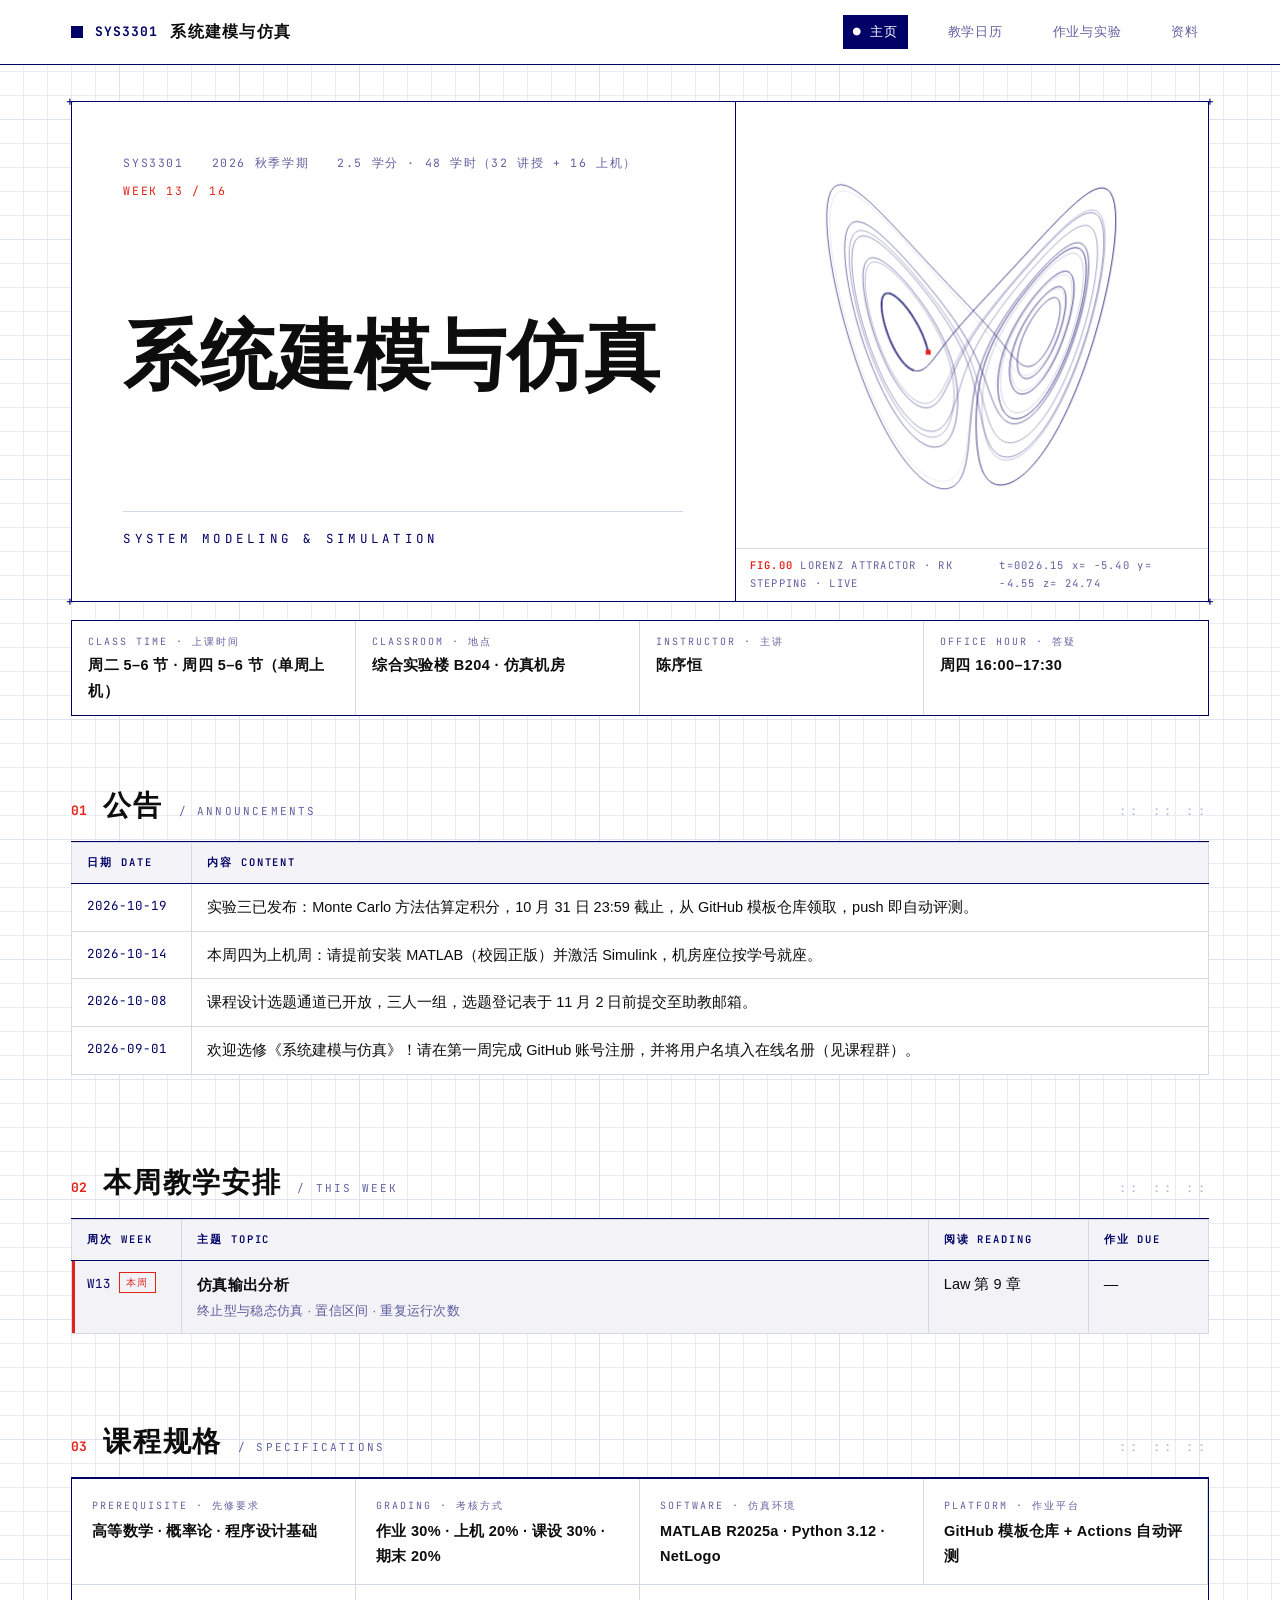
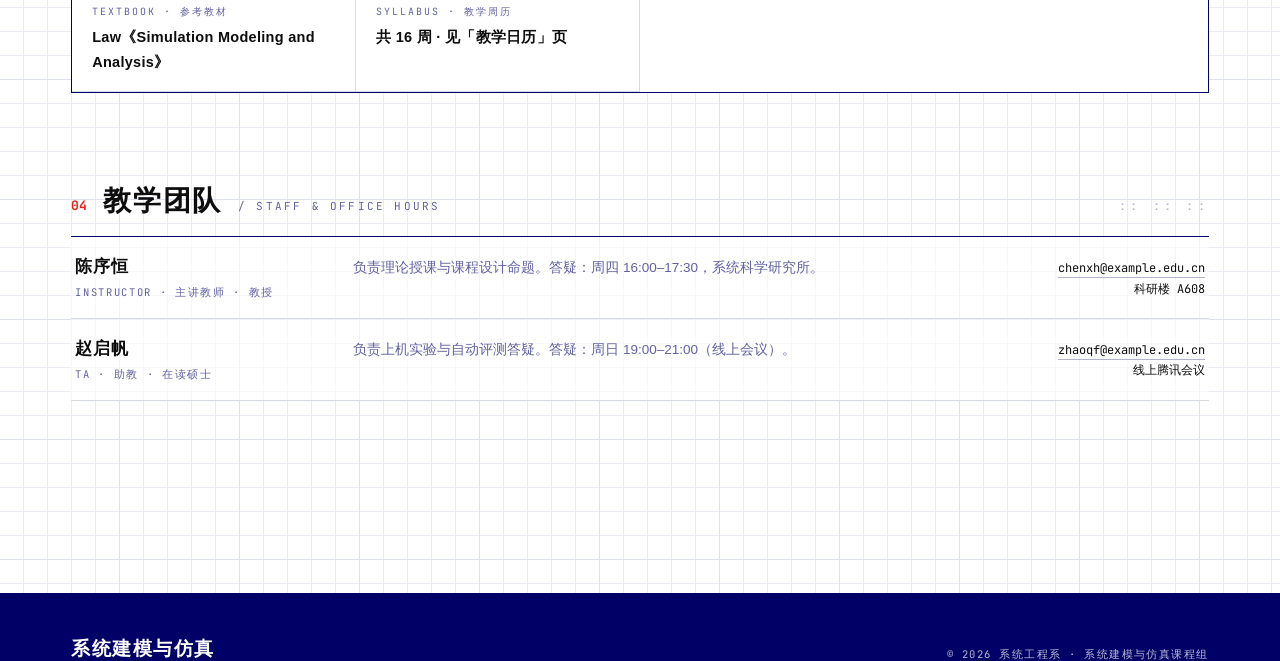
==== index.html @ a7ab5115 "Add files via upload" ====
<!DOCTYPE html>
<html lang="zh-CN">
<head>
<meta charset="UTF-8">
<meta name="viewport" content="width=device-width, initial-scale=1.0">
<title>系统建模与仿真 · SYS3301</title>
<meta name="description" content="系统建模与仿真课程主页：公告、教学日历、作业与实验、资料一站式发布。">
<link rel="preconnect" href="https://fonts.googleapis.com">
<link href="https://fonts.googleapis.com/css2?family=JetBrains+Mono:wght@400;600;700&display=swap" rel="stylesheet">
<link rel="stylesheet" href="css/style.css">
</head>
<body data-page="home">

<header id="site-header" class="site-header"></header>

<div class="hero" id="hero"></div>
<div class="spec-strip" id="spec-strip"></div>

<main class="page">
  <section id="announcements"></section>
  <section id="this-week"></section>
  <section id="course-info"></section>
  <section id="staff"></section>
</main>

<footer id="site-footer" class="site-footer"></footer>

<script src="js/data.js"></script>
<script src="js/site.js"></script>
</body>
</html>
---- css/style.css ----
/* ============================================================
   系统建模与仿真 · 课程网站框架
   设计语言：坐标纸网格 / 蓝图藏青 / 等宽技术标注 / 图签式编号
   主题色集中在下方 CSS 变量，换肤只改这里
   ============================================================ */

:root {
  --paper:   #ffffff;
  --grid:    #e9ecf3;            /* 坐标纸细格线 */
  --grid-2:  #dde2ee;            /* 坐标纸主格线 */
  --ink:     #0d0d0d;
  --navy:    #000066;            /* 主色·蓝图藏青 */
  --navy-62: rgba(0, 0, 102, .62);
  --navy-30: rgba(0, 0, 102, .30);
  --red:     #e2231a;            /* 几何强调·紧迫信息 */
  --line:    #d4d9e4;
  --mono:    "JetBrains Mono", "SF Mono", ui-monospace, Menlo, Consolas, monospace;
  --sans:    "Inter", "Helvetica Neue", -apple-system, "PingFang SC", "Microsoft YaHei", sans-serif;
  --ease:    cubic-bezier(.22, 1, .36, 1);
  --gutter:  clamp(20px, 4vw, 64px);
  --maxw:    1240px;
}

* { margin: 0; padding: 0; box-sizing: border-box; }

html { scroll-behavior: smooth; }

body {
  background: var(--paper);
  /* 坐标纸：24px 细格 + 120px 主格 */
  background-image:
    linear-gradient(var(--grid-2) 1px, transparent 1px),
    linear-gradient(90deg, var(--grid-2) 1px, transparent 1px),
    linear-gradient(var(--grid) 1px, transparent 1px),
    linear-gradient(90deg, var(--grid) 1px, transparent 1px);
  background-size: 120px 120px, 120px 120px, 24px 24px, 24px 24px;
  background-position: -1px -1px;
  color: var(--ink);
  font-family: var(--sans);
  font-size: 15.5px;
  line-height: 1.7;
  -webkit-font-smoothing: antialiased;
}

::selection { background: var(--navy); color: #fff; }

a { color: inherit; text-decoration: none; }

.mono { font-family: var(--mono); }

/* 链接：1px 底线 + 悬停藏青 */
.u-link {
  border-bottom: 1px solid var(--navy-30);
  transition: border-color .25s var(--ease), color .25s var(--ease);
  padding-bottom: 1px;
}
.u-link:hover { color: var(--navy); border-color: var(--navy); }

/* 图框 + 四角十字定位标记 */
.frame { border: 1px solid var(--navy); background: var(--paper); position: relative; }
.frame .reg { position: absolute; inset: 0; pointer-events: none; }
.frame::before, .frame::after,
.frame .reg::before, .frame .reg::after {
  content: "+";
  position: absolute;
  font-family: var(--mono);
  font-size: 13px;
  color: var(--navy);
  line-height: 1;
}
.frame::before { top: -7px; left: -6px; }
.frame::after  { top: -7px; right: -6px; }
.frame .reg::before { bottom: -7px; left: -6px; }
.frame .reg::after  { bottom: -7px; right: -6px; }

/* 节标题：编号 · 中文 · / 英文小字 · 右侧点阵 */
.sec-head {
  display: flex;
  align-items: baseline;
  gap: 16px;
  padding: 12px 0;
  border-bottom: 1px solid var(--navy);
  margin-bottom: 0;
}
.sec-head .num {
  font-family: var(--mono);
  font-weight: 700;
  font-size: 13px;
  color: var(--red);
}
.sec-head h2 {
  font-weight: 800;
  font-size: clamp(21px, 2.6vw, 28px);
  letter-spacing: .06em;
}
.sec-head .en {
  font-family: var(--mono);
  font-size: 11px;
  letter-spacing: .2em;
  text-transform: uppercase;
  color: var(--navy-62);
}
.sec-head .dots {
  margin-left: auto;
  font-family: var(--mono);
  font-size: 12px;
  letter-spacing: .35em;
  color: var(--navy-30);
  user-select: none;
}

/* ---------- 顶部导航 ---------- */

.site-header {
  position: sticky;
  top: 0;
  z-index: 50;
  background: rgba(255, 255, 255, .92);
  backdrop-filter: blur(6px);
  border-bottom: 1px solid var(--navy);
}
.site-header .bar {
  max-width: var(--maxw);
  margin: 0 auto;
  padding: 0 var(--gutter);
  height: 64px;
  display: flex;
  align-items: center;
  justify-content: space-between;
  gap: 24px;
}
.brand { display: flex; align-items: center; gap: 12px; min-width: 0; }
.brand .sq {
  width: 12px; height: 12px;
  background: var(--navy);
  flex: none;
}
.brand .code {
  font-family: var(--mono);
  font-weight: 700;
  font-size: 13px;
  letter-spacing: .08em;
  color: var(--navy);
  white-space: nowrap;
}
.brand .name {
  font-weight: 800;
  font-size: 15.5px;
  letter-spacing: .08em;
  white-space: nowrap;
  overflow: hidden;
  text-overflow: ellipsis;
}
.site-nav { display: flex; gap: clamp(10px, 2.4vw, 30px); }
.site-nav a {
  font-family: var(--mono);
  font-size: 12.5px;
  letter-spacing: .06em;
  padding: 6px 10px;
  color: var(--navy-62);
  transition: color .25s var(--ease), background .25s var(--ease);
  white-space: nowrap;
}
.site-nav a:hover { color: var(--navy); }
.site-nav a.active { background: var(--navy); color: #fff; }

/* ---------- 首屏 ---------- */

.hero {
  max-width: var(--maxw);
  margin: clamp(22px, 4vh, 48px) auto 0;
  padding: 0 var(--gutter);
}
.hero .frame {
  display: grid;
  grid-template-columns: minmax(0, 7fr) minmax(0, 5fr);
  min-height: 420px;
}
.hero .left { padding: clamp(26px, 4vw, 56px); display: flex; flex-direction: column; }
.hero .meta-top {
  display: flex;
  flex-wrap: wrap;
  gap: 8px 28px;
  font-family: var(--mono);
  font-size: 11.5px;
  letter-spacing: .14em;
  color: var(--navy-62);
  text-transform: uppercase;
}
.hero h1 {
  font-weight: 900;
  font-size: clamp(40px, 6.4vw, 76px);
  line-height: 1.12;
  letter-spacing: .01em;
  margin: auto 0;
  padding: 28px 0;
}
.hero h1 .dim { color: var(--navy-30); }
.hero .subtitle {
  font-family: var(--mono);
  font-size: clamp(10.5px, 1.1vw, 12.5px);
  letter-spacing: .26em;
  text-transform: uppercase;
  color: var(--navy);
  border-top: 1px solid var(--line);
  padding-top: 16px;
}
.hero .right {
  border-left: 1px solid var(--navy);
  position: relative;
  display: flex;
  flex-direction: column;
  min-height: 300px;
}
.hero .right canvas { flex: 1; width: 100%; display: block; }
.hero .fig-cap {
  font-family: var(--mono);
  font-size: 10.5px;
  letter-spacing: .12em;
  color: var(--navy-62);
  border-top: 1px solid var(--line);
  padding: 8px 14px;
  display: flex;
  justify-content: space-between;
  gap: 12px;
}
.hero .fig-cap b { color: var(--red); font-weight: 600; }

/* 首屏下方参数带 */
.spec-strip {
  max-width: var(--maxw);
  margin: 18px auto 0;
  padding: 0 var(--gutter);
}
.spec-strip .row {
  display: grid;
  grid-template-columns: repeat(auto-fit, minmax(200px, 1fr));
  border: 1px solid var(--navy);
  background: var(--paper);
}
.spec-strip .cell {
  padding: 12px 16px 10px;
  border-right: 1px solid var(--line);
}
.spec-strip .cell:last-child { border-right: 0; }
.spec-strip .k {
  display: block;
  font-family: var(--mono);
  font-size: 10px;
  letter-spacing: .2em;
  text-transform: uppercase;
  color: var(--navy-62);
  margin-bottom: 2px;
}
.spec-strip .v { font-weight: 700; font-size: 14.5px; letter-spacing: .03em; }
.spec-strip .v.red { color: var(--red); }

/* ---------- 主体 ---------- */

.page {
  max-width: var(--maxw);
  margin: 0 auto;
  padding: clamp(34px, 6vh, 76px) var(--gutter) 90px;
}
.page section { margin-bottom: clamp(44px, 8vh, 88px); scroll-margin-top: 88px; }

/* ---------- 规格表（公告 / 日历 / 作业共用） ---------- */

.sheet { width: 100%; border-collapse: collapse; border: 1px solid var(--navy); background: var(--paper); }
.sheet th, .sheet td {
  border: 1px solid var(--line);
  padding: 11px 15px;
  text-align: left;
  vertical-align: top;
  font-size: 14.5px;
}
.sheet thead th {
  font-family: var(--mono);
  font-size: 10.5px;
  letter-spacing: .18em;
  text-transform: uppercase;
  font-weight: 600;
  color: var(--navy);
  border-bottom: 1px solid var(--navy);
  background: rgba(0, 0, 102, .045);
  white-space: nowrap;
}
.sheet tbody tr { transition: background .2s var(--ease); }
.sheet tbody tr:hover { background: rgba(0, 0, 102, .04); }
.sheet td.num { font-family: var(--mono); font-size: 12.5px; white-space: nowrap; color: var(--navy); }
.sheet td.topic { font-weight: 700; font-size: 15px; letter-spacing: .02em; min-width: 180px; }
.sheet td .sub { display: block; font-weight: 400; font-size: 13px; color: var(--navy-62); margin-top: 2px; }

/* 本周行：左侧红色刻线 */
.sheet tr.is-now { background: rgba(0, 0, 102, .05); }
.sheet tr.is-now td:first-child { box-shadow: inset 3px 0 0 var(--red); }
.now-tag {
  display: inline-block;
  font-family: var(--mono);
  font-size: 10px;
  letter-spacing: .12em;
  color: var(--red);
  border: 1px solid var(--red);
  padding: 1px 6px;
  margin-left: 8px;
  vertical-align: 2px;
}

/* ---------- 状态标：直角小方块标签 ---------- */

.pill {
  display: inline-block;
  font-family: var(--mono);
  font-size: 11px;
  letter-spacing: .1em;
  padding: 3px 9px 2px;
  border: 1px solid var(--navy);
  white-space: nowrap;
}
.pill.open    { background: var(--navy); color: #fff; }
.pill.soon    { border-color: var(--red); color: var(--red); }
.pill.closed  { border-color: var(--line); color: rgba(13,13,13,.4); }
.pill.pending { border-style: dashed; color: var(--navy-62); }

.countdown { font-family: var(--mono); font-size: 12.5px; white-space: nowrap; color: var(--navy-62); }
.countdown.urgent { color: var(--red); font-weight: 700; }

/* 作业详情展开 */
.hw-row { cursor: pointer; }
.hw-row .toggle {
  display: inline-block;
  font-family: var(--mono);
  font-size: 12px;
  color: var(--navy);
  margin-right: 8px;
  transition: transform .3s var(--ease);
}
.hw-body {
  padding: 18px 22px;
  background: rgba(0, 0, 102, .04);
  border-left: 3px solid var(--navy);
}
.hw-body p { max-width: 64ch; margin-bottom: 10px; }
.hw-body .files { font-family: var(--mono); font-size: 12.5px; }

/* 按钮：直角细框，等宽大写 */
.btn {
  display: inline-block;
  font-family: var(--mono);
  font-size: 11.5px;
  letter-spacing: .12em;
  text-transform: uppercase;
  padding: 7px 14px 6px;
  border: 1px solid var(--navy);
  color: var(--navy);
  background: var(--paper);
  transition: background .25s var(--ease), color .25s var(--ease), border-color .25s var(--ease);
  white-space: nowrap;
}
.btn:hover { background: rgba(0, 0, 102, .06); }
.btn.primary { background: var(--navy); color: #fff; }
.btn.primary:hover { background: var(--red); border-color: var(--red); }
.btn.disabled { border-color: var(--line); color: rgba(13,13,13,.38); pointer-events: none; }

/* ---------- 参数格（课程信息） ---------- */

.info-grid {
  display: grid;
  grid-template-columns: repeat(auto-fit, minmax(250px, 1fr));
  border: 1px solid var(--navy);
  background: var(--paper);
}
.info-grid .cell {
  padding: 18px 20px 16px;
  border-right: 1px solid var(--line);
  border-bottom: 1px solid var(--line);
}
.info-grid .k {
  display: block;
  font-family: var(--mono);
  font-size: 10px;
  letter-spacing: .2em;
  text-transform: uppercase;
  color: var(--navy-62);
  margin-bottom: 5px;
}
.info-grid .v { font-size: 14.5px; font-weight: 600; letter-spacing: .02em; }

/* ---------- 教学团队 ---------- */

.staff-row {
  display: grid;
  grid-template-columns: 250px 1fr auto;
  gap: 8px 28px;
  align-items: baseline;
  padding: 16px 4px;
  border-bottom: 1px solid var(--line);
  background: rgba(255,255,255,.6);
}
.staff-row:first-of-type { border-top: 1px solid var(--line); }
.staff-row .who .name { font-weight: 800; font-size: 17px; letter-spacing: .05em; }
.staff-row .who .title {
  font-family: var(--mono);
  font-size: 10.5px;
  letter-spacing: .16em;
  text-transform: uppercase;
  color: var(--navy-62);
  display: block;
  margin-top: 2px;
}
.staff-row .what { font-size: 13.5px; color: var(--navy-62); }
.staff-row .contact { font-family: var(--mono); font-size: 12px; text-align: right; }

/* ---------- 资料页 ---------- */

.res-group { margin-bottom: 36px; }
.res-row {
  display: grid;
  grid-template-columns: 46px 1fr auto;
  gap: 8px 20px;
  align-items: baseline;
  padding: 12px 4px;
  border-bottom: 1px solid var(--line);
  background: rgba(255,255,255,.6);
}
.res-row:first-of-type { border-top: 1px solid var(--line); }
.res-row .idx { font-family: var(--mono); font-size: 11.5px; color: var(--navy-62); }
.res-row .t { font-size: 14.5px; }
.res-row .t .note { font-family: var(--mono); color: var(--navy-62); font-size: 12px; margin-left: 10px; }
.res-row .go {
  font-family: var(--mono);
  font-size: 11px;
  letter-spacing: .16em;
  color: var(--navy);
}
a.res-row .go { transition: transform .3s var(--ease); }
a.res-row:hover .go { transform: translate(2px, -2px); color: var(--red); }

/* ---------- 页脚：藏青实底 ---------- */

.site-footer { background: var(--navy); color: #fff; margin-top: 30px; }
.site-footer .inner {
  max-width: var(--maxw);
  margin: 0 auto;
  padding: 40px var(--gutter) 34px;
  display: flex;
  flex-wrap: wrap;
  gap: 16px 40px;
  justify-content: space-between;
  align-items: flex-end;
}
.site-footer .course { font-weight: 900; font-size: 19px; letter-spacing: .08em; }
.site-footer .fine {
  font-family: var(--mono);
  font-size: 10.5px;
  letter-spacing: .14em;
  line-height: 2;
  opacity: .72;
}
.site-footer a { border-bottom: 1px solid rgba(255,255,255,.4); }

/* ---------- 动效 ---------- */

.reveal { opacity: 0; transform: translateY(14px); }
.reveal.in {
  opacity: 1; transform: none;
  transition: opacity .6s var(--ease), transform .6s var(--ease);
}
@media (prefers-reduced-motion: reduce) {
  .reveal { opacity: 1; transform: none; }
  html { scroll-behavior: auto; }
}

/* ---------- 响应式 ---------- */

@media (max-width: 820px) {
  .hero .frame { grid-template-columns: 1fr; }
  .hero .right { border-left: 0; border-top: 1px solid var(--navy); }
}
@media (max-width: 760px) {
  .site-header .bar { height: auto; padding-top: 10px; padding-bottom: 8px; flex-wrap: wrap; }
  .site-nav { width: 100%; justify-content: space-between; gap: 2px; }
  .site-nav a { font-size: 11.5px; padding: 5px 6px; }
  .sheet-wrap { overflow-x: auto; }
  .sheet { min-width: 740px; }
  .staff-row { grid-template-columns: 1fr; gap: 4px; }
  .staff-row .contact { text-align: left; }
  .spec-strip .cell { border-right: 0; border-bottom: 1px solid var(--line); }
}
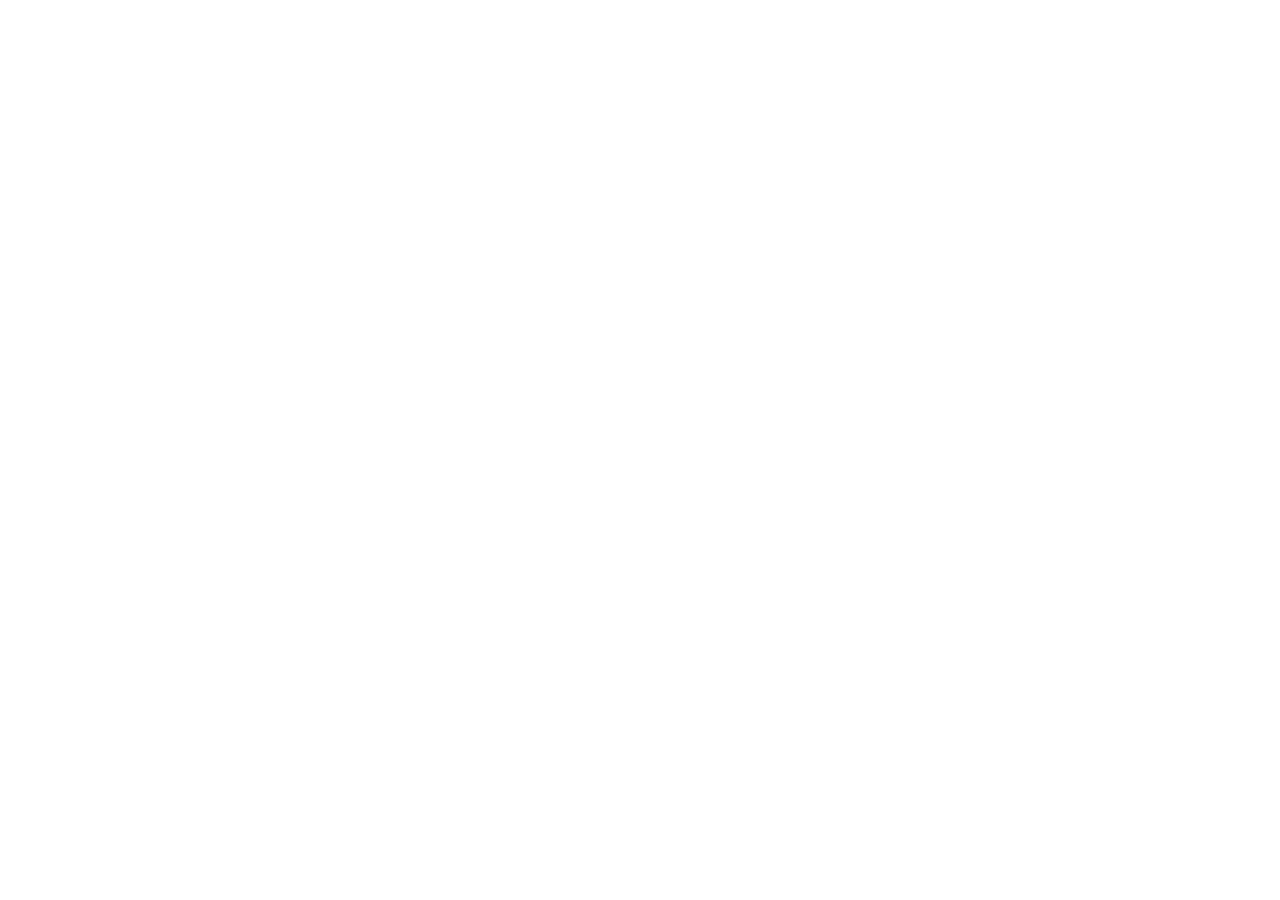
==== commit c98639a2: "Add files via upload" ====
--- a/index.html
+++ b/index.html
@@ -3,8 +3,8 @@
 <head>
 <meta charset="UTF-8">
 <meta name="viewport" content="width=device-width, initial-scale=1.0">
-<title>系统建模与仿真 · SYS3301</title>
-<meta name="description" content="系统建模与仿真课程主页：公告、教学日历、作业与实验、资料一站式发布。">
+<title>系统建模优化与仿真 · MECE015812</title>
+<meta name="description" content="西南交通大学机械工程学院《系统建模优化与仿真》课程主页：公告、教学日历、作业与报告、资料一站式发布。">
 <link rel="preconnect" href="https://fonts.googleapis.com">
 <link href="https://fonts.googleapis.com/css2?family=JetBrains+Mono:wght@400;600;700&display=swap" rel="stylesheet">
 <link rel="stylesheet" href="css/style.css">
